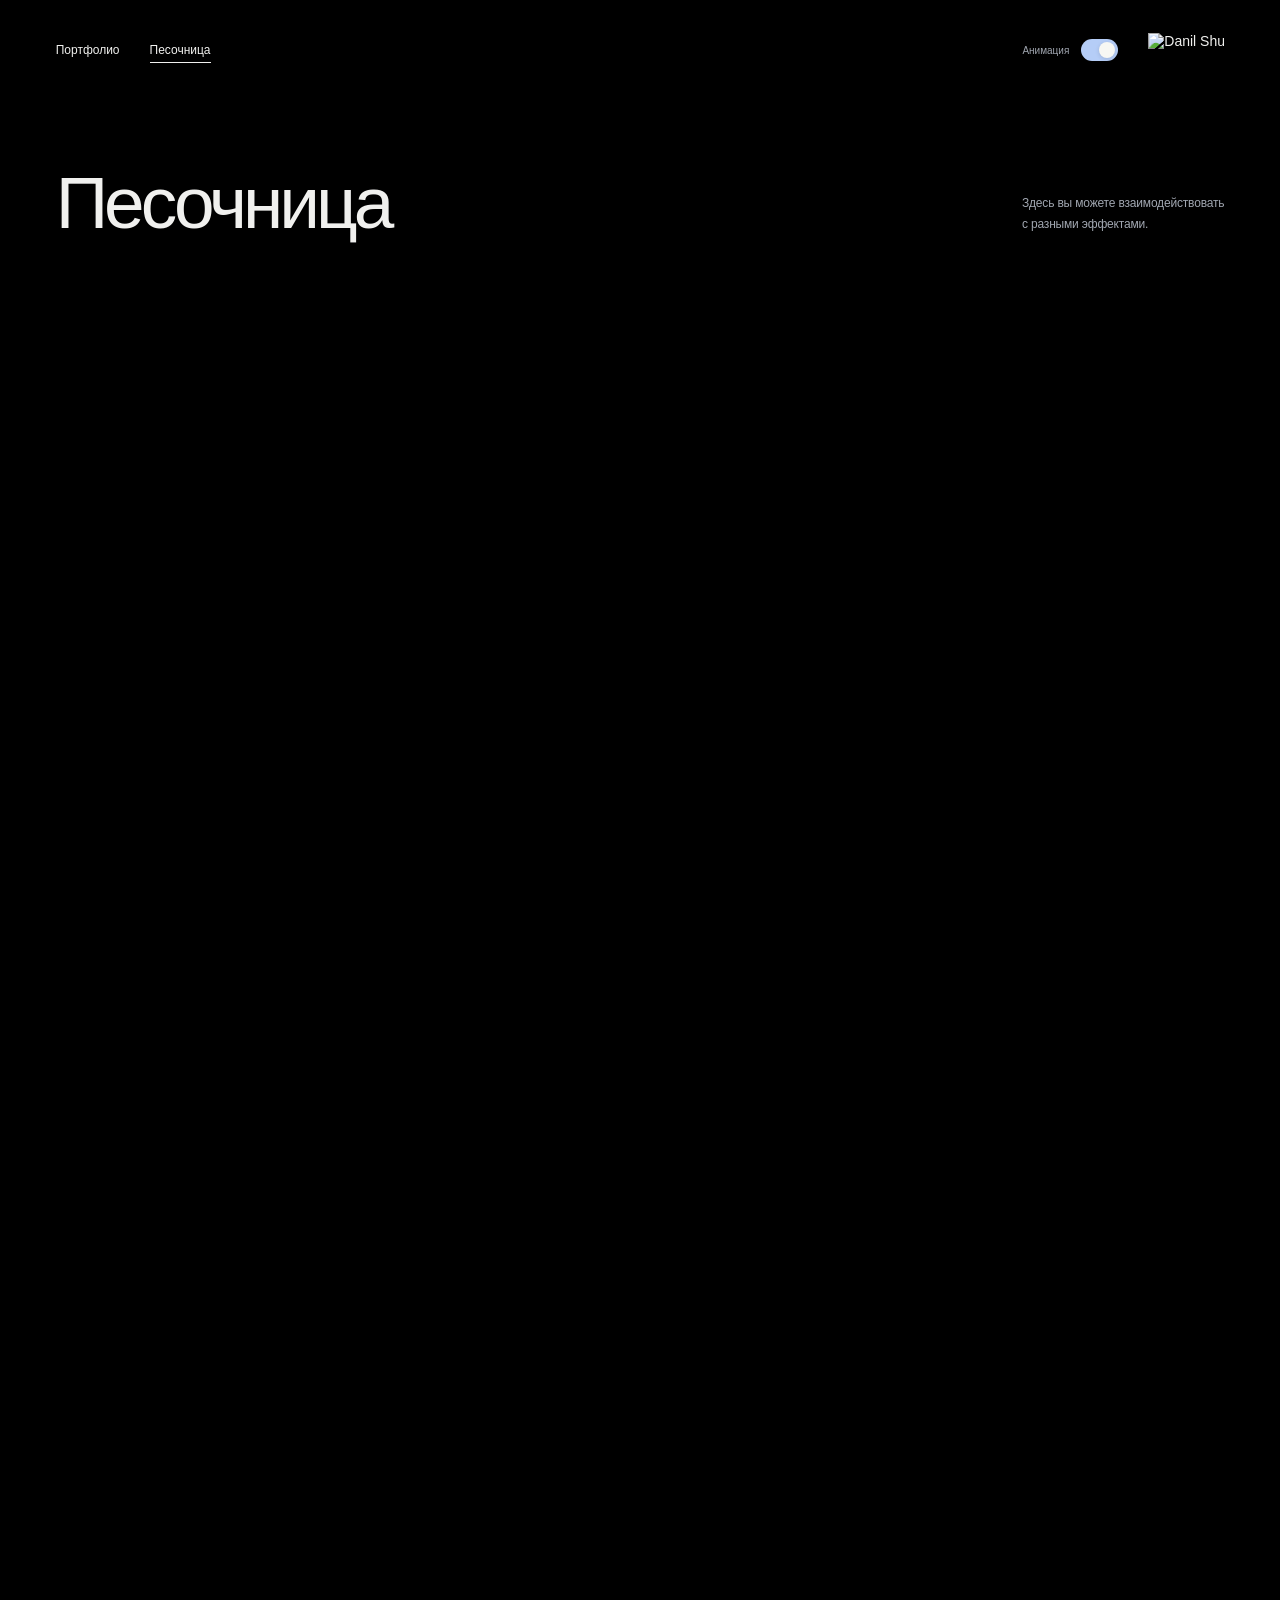
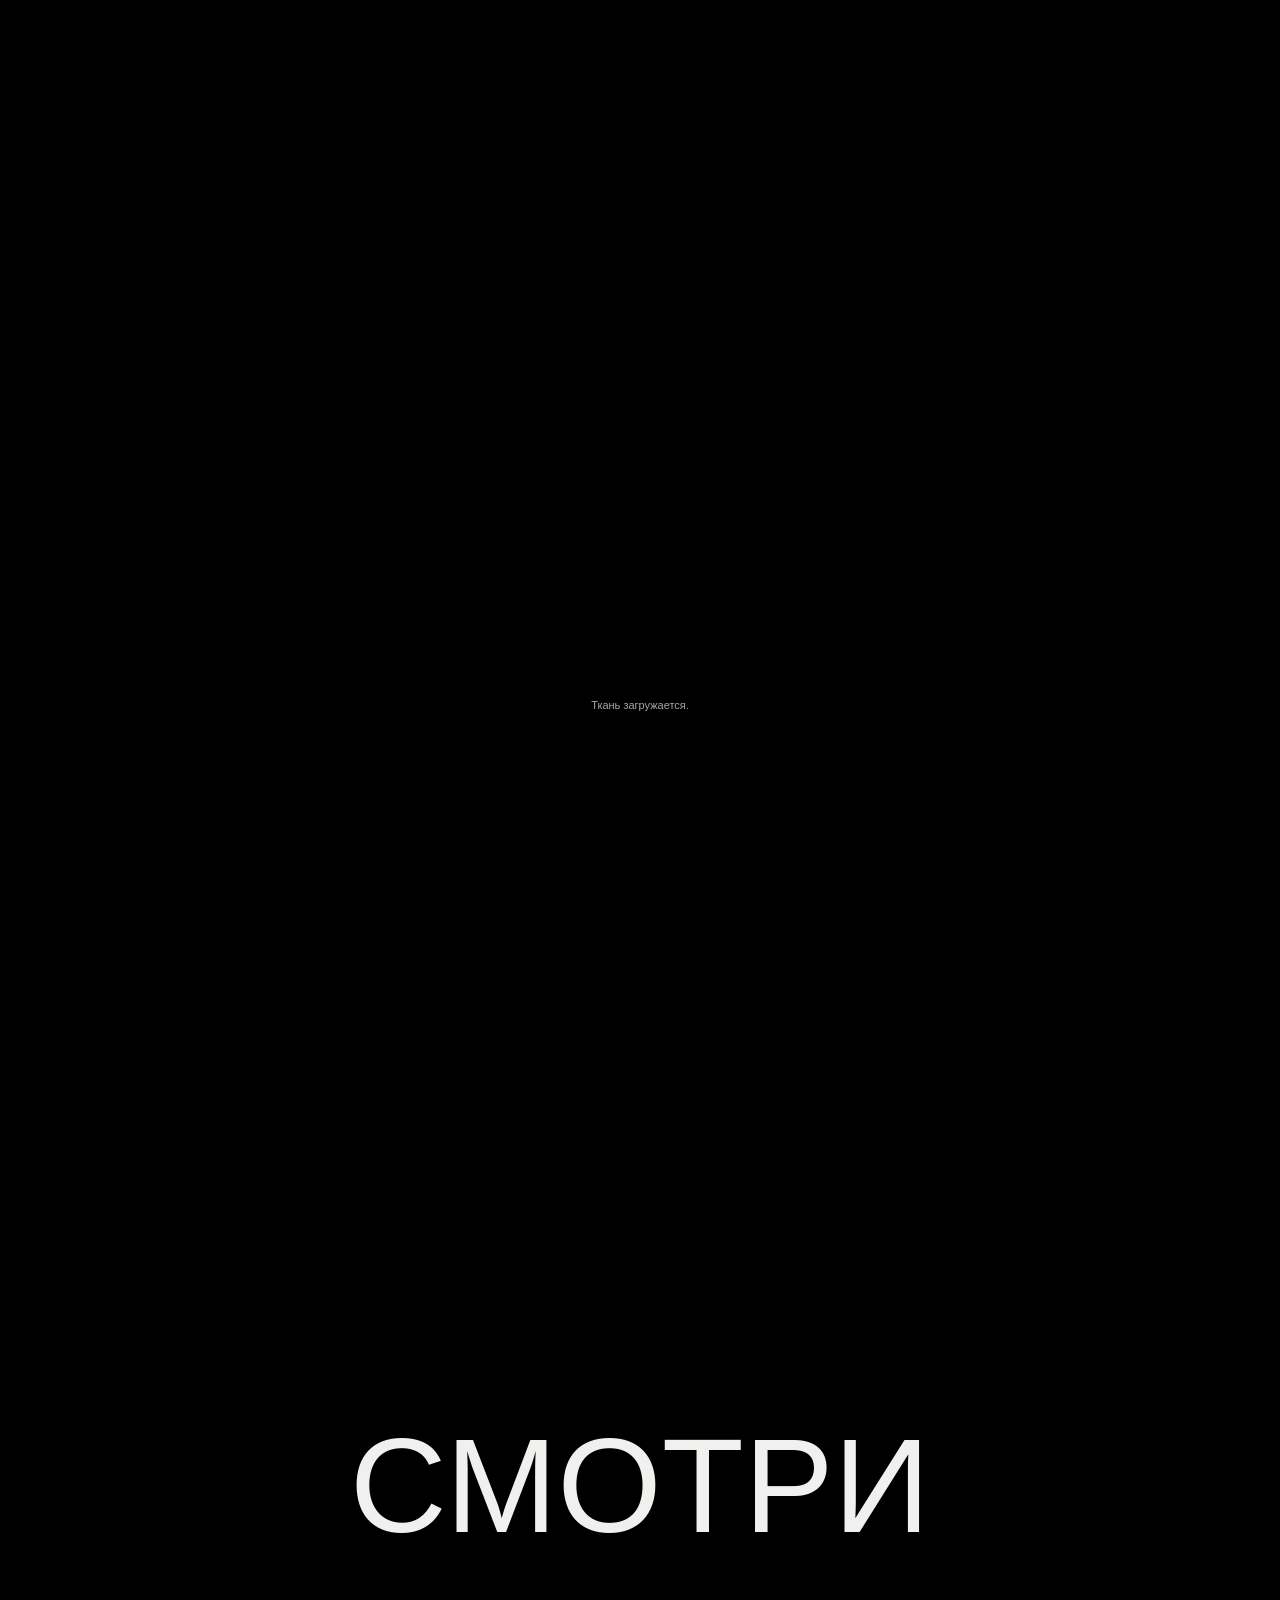
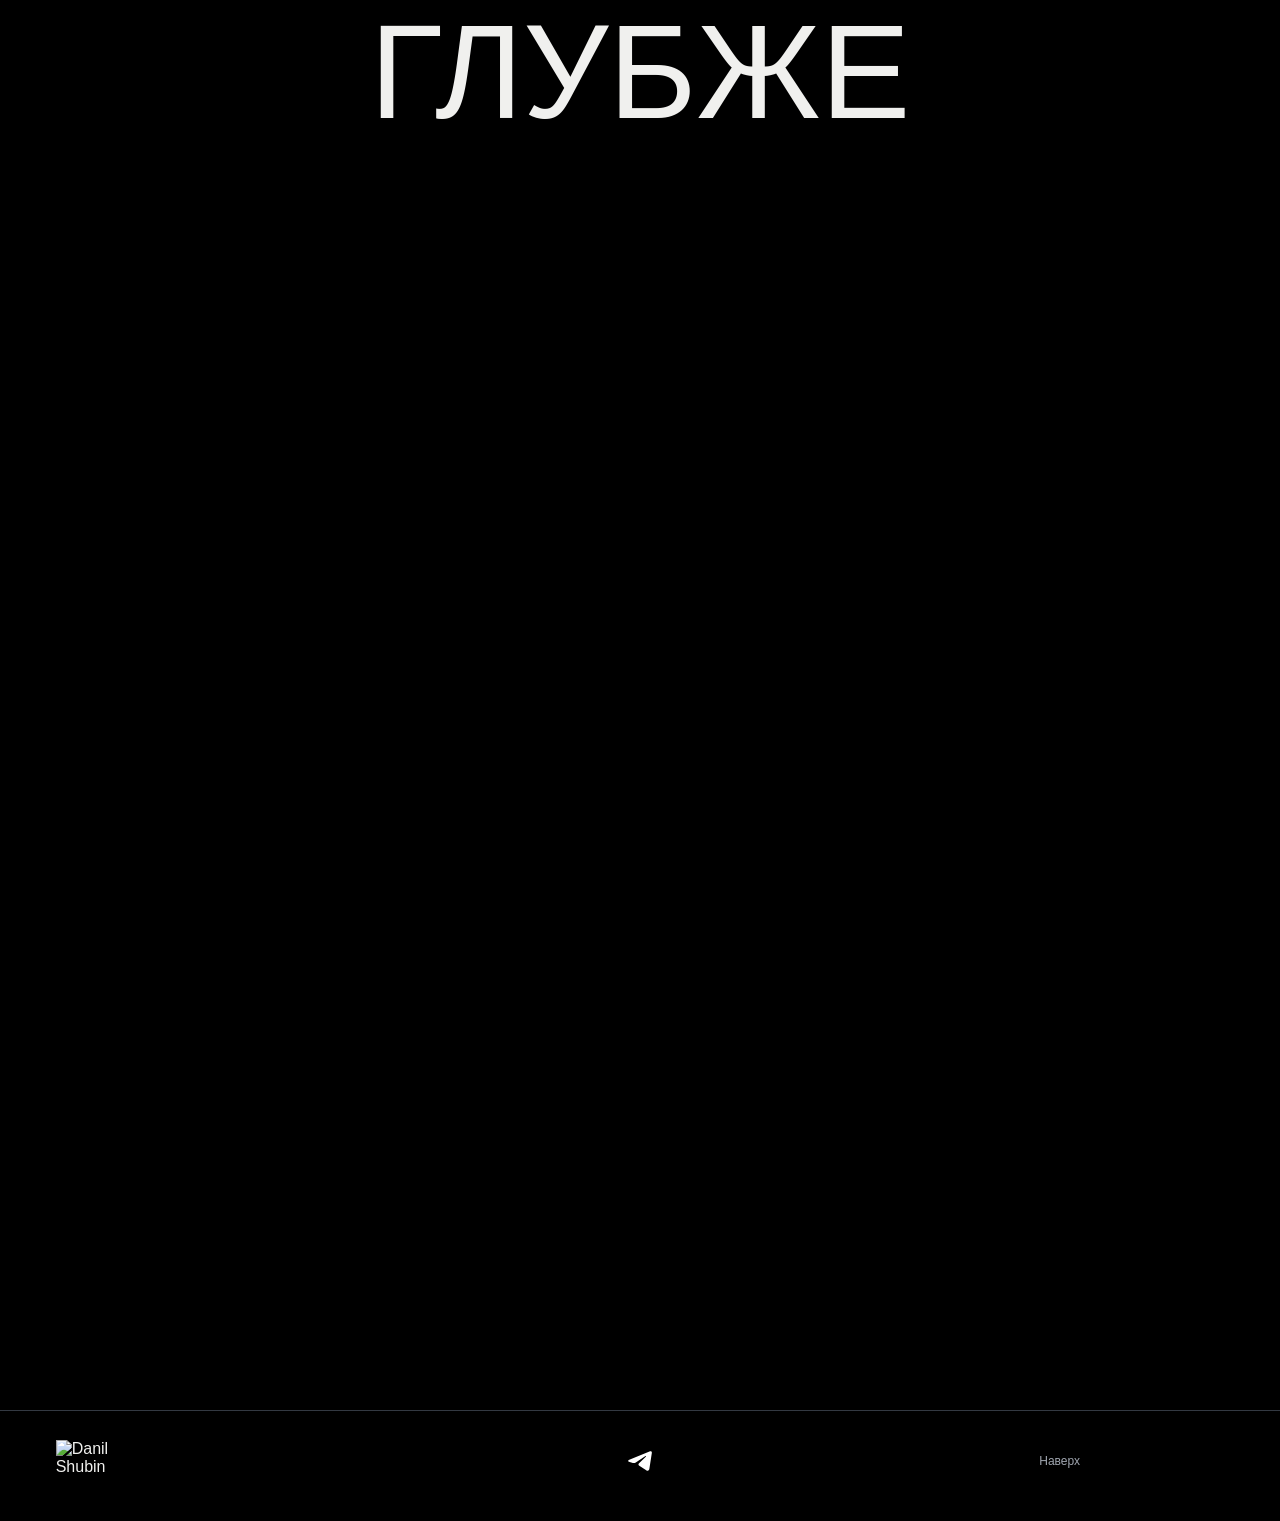
==== sandbox.html @ 627f82c2 "Publish sandbox page and optimize portfolio loading Move interactive experiments to sandbox.html. Re" ====
<!doctype html>
<html lang="ru" data-motion="on">
<head>
  <meta charset="utf-8">
  <meta name="viewport" content="width=device-width, initial-scale=1">
  <meta name="theme-color" content="#000000">
  <meta name="description" content="Песочница Данила Шубина. Интерактивные эффекты для сайтов и приложений.">
  <title>Песочница | Danil Shubin</title>
  <script>
    document.documentElement.dataset.portraitEntry = 'pending';
    setTimeout(() => {
      if (document.documentElement.dataset.portraitEntry !== 'pending') return;
      document.querySelectorAll('.assistant-avatar').forEach(avatar => {
        avatar.dataset.entry = 'fallback';
        avatar.querySelector('canvas').dataset.entry = 'fallback';
      });
      document.documentElement.removeAttribute('data-portrait-entry');
      document.dispatchEvent(new Event('portrait-entry-fallback'));
    }, 8000);
  </script>
  <link rel="icon" href="favicon.svg?v=2" type="image/svg+xml">
  <link rel="icon" href="favicon-32.png?v=2" sizes="32x32" type="image/png">
  <link rel="apple-touch-icon" href="apple-touch-icon.png">
  <link rel="preload" href="vendor/benzin-regular.woff2" as="font" type="font/woff2" crossorigin>
  <link rel="preload" href="vendor/benzin-medium.woff2" as="font" type="font/woff2" crossorigin>
  <link rel="stylesheet" href="vendor/display-fonts.css?v=2">
  <link rel="stylesheet" href="styles.css?v=8">
  <link rel="stylesheet" href="head.css?v=4">
  <link rel="stylesheet" href="misc.css?v=22">
  <script src="sandbox-scene.js?v=7" defer></script>
  <script src="vendor/motion.js" defer></script>
  <script src="app.js?v=7" defer></script>
  <script type="importmap">{"imports":{"three":"./vendor/three/build/three.module.min.js"}}</script>
  <script src="portrait-model.js?v=3" type="module"></script>
  <script src="cloth-effect.js?v=4" type="module"></script>
  <script src="lens-effect.js?v=5" type="module"></script>
  <script src="backrooms-effect.js?v=5" type="module"></script>
  <script src="assistant.js?v=21" defer></script>
</head>
<body class="portfolio-page sandbox-page" data-page="sandbox">
  <a class="skip-link" href="#main">К эффектам</a>
  <header class="header shell">
    <a class="identity" href="./" aria-label="DANIL SHUBIN, главная"><img class="identity-logo" src="media/ds-logo.png" alt="Danil Shubin" width="242" height="106"></a>
    <nav aria-label="Основная навигация"><a href="./">Портфолио</a><a href="#misc" aria-current="page">Песочница</a></nav>
    <button type="button" class="motion-toggle" aria-label="Выключить анимацию" aria-pressed="true"><span class="motion-label">Анимация</span><span class="toggle-track" aria-hidden="true"><span></span></span></button>
  </header>
  <main id="main">
    <section class="misc-section section" id="misc" aria-labelledby="misc-title">
      <div class="section-heading misc-heading shell"><h1 id="misc-title">Песочница</h1><p>Здесь вы можете взаимодействовать<br>с разными эффектами.</p></div>
      <div class="sandbox-effect" id="particle-text" data-effect="particles">
        <p class="sandbox-word" aria-hidden="true"><span>DANIL</span><span>SHUBIN</span></p>
        <canvas class="sandbox-canvas" tabindex="0" aria-label="DANIL SHUBIN из частиц. Курсор рассыпает имя. Пробел рассыпает все частицы, Escape собирает имя обратно. На телефоне нажмите «Попробовать», чтобы свободно двигать пальцем."></canvas>
        <div class="sandbox-actions shell">
          <button class="sandbox-touch" type="button" aria-pressed="false">Попробовать</button>
        </div>
      </div>
      <div class="sandbox-effect" id="kinetic" data-effect="links">
        <p class="sandbox-word" aria-hidden="true">UX/UI</p>
        <canvas class="sandbox-canvas" tabindex="0" aria-label="UX/UI из подвижных связей. Курсор двигает узлы, а они тянут соседние. Можно потянуть узел. Пробел толкает надпись, Escape возвращает её на место. Стрелки поворачивают связи. На телефоне нажмите «Попробовать», чтобы свободно двигать пальцем."></canvas>
        <div class="sandbox-actions shell">
          <button class="sandbox-touch" type="button" aria-pressed="false">Попробовать</button>
        </div>
      </div>
      <div class="sandbox-effect cloth-effect" id="metal-cloth" data-effect="cloth">
        <p class="cloth-fallback">Ткань загружается.</p>
        <canvas class="sandbox-canvas cloth-canvas" tabindex="0" aria-label="Серебристая ткань. Схватите полотно мышкой и потяните. После отпускания складки плавно успокаиваются. Пробел создает волну, стрелки толкают ткань, Escape возвращает исходную форму. На телефоне нажмите «Попробовать», чтобы тянуть ткань пальцем."></canvas>
        <div class="sandbox-actions shell"><button class="sandbox-touch" type="button" aria-pressed="false">Попробовать</button></div>
      </div>
      <div class="sandbox-effect lens-effect" id="glass-lens" data-effect="lens">
        <p class="lens-word" aria-hidden="true"><span>СМОТРИ</span><span>ГЛУБЖЕ</span></p>
        <p class="lens-status" hidden></p>
        <canvas class="sandbox-canvas lens-canvas" tabindex="0" aria-label="Стеклянная линза над надписью «СМОТРИ ГЛУБЖЕ». Двигайте мышкой или перетаскивайте линзу, чтобы увеличивать и преломлять буквы. Стрелки двигают линзу, Escape возвращает её в центр. На телефоне нажмите «Попробовать», чтобы двигать линзу пальцем."></canvas>
        <div class="sandbox-actions shell"><button class="sandbox-touch" type="button" aria-pressed="false">Попробовать</button></div>
      </div>
      <div class="sandbox-effect portal-effect" id="scene-portal" data-effect="backrooms">
        <p class="portal-status" hidden></p>
        <canvas class="sandbox-canvas portal-canvas" tabindex="0" aria-label="Портал в Backrooms с кейвменом по центру. Нажмите на портал или потяните его край, чтобы войти. WASD двигает по локации, перетаскивание поворачивает взгляд. Enter раскрывает окно, стрелки поворачивают камеру, Escape сворачивает портал и возвращает в начало. На телефоне коснитесь портала, двигайте джойстик и поворачивайте взгляд пальцем."></canvas>
        <button class="portal-joystick" type="button" aria-label="Ходьба по Backrooms. Потяните джойстик в нужную сторону. С клавиатуры используйте стрелки." hidden><svg viewBox="0 0 96 96" aria-hidden="true"><path d="m44 15 4-4 4 4m29 29 4 4-4 4M52 81l-4 4-4-4M15 52l-4-4 4-4"/></svg><span aria-hidden="true"></span></button>
        <div class="sandbox-actions shell"><button class="portal-close" type="button" hidden>Свернуть</button></div>
      </div>
    </section>
  </main>
  <footer class="footer shell">
    <a class="footer-sign" href="./" aria-label="Danil Shubin, портфолио"><img class="footer-logo" src="media/ds-logo.png" alt="Danil Shubin" width="242" height="106"></a>
    <a class="footer-telegram" href="https://t.me/melloncolie2" target="_blank" rel="noopener noreferrer" aria-label="Telegram @melloncolie2" title="Telegram @melloncolie2"><svg viewBox="187 187 826 826" width="44" height="44" aria-hidden="true" focusable="false"><circle cx="600" cy="600" r="413" fill="#000"/><path fill="#fff" transform="translate(32 -21)" d="M773 438C787 440 792 452 790 470L745 764C741 796 724 813 699 802L555 708C538 697 535 682 546 668L677 542C684 535 681 523 671 529L489 650C471 662 449 662 433 658L360 635C344 631 342 611 356 603L746 441C756 438 765 436 773 438Z"/></svg></a>
    <a href="#misc" class="back-top">Наверх</a>
  </footer>
  <aside class="portrait-assistant" aria-label="Помощник по портфолио">
    <div class="assistant-bubble" id="assistant-bubble" hidden>
      <button type="button" class="assistant-close" aria-label="Закрыть подсказку">×</button>
      <p class="assistant-text" aria-hidden="true"></p>
      <p class="assistant-live" role="status" aria-live="polite" aria-atomic="true"></p>
      <div class="assistant-choices" hidden><a href="./">Портфолио</a><button type="button" data-assistant-topic="help">Как смотреть</button></div>
      <a class="assistant-contact" href="https://t.me/melloncolie2" target="_blank" rel="noopener noreferrer" hidden>Написать в Telegram</a>
    </div>
    <button type="button" class="assistant-avatar" aria-label="Открыть помощника" aria-expanded="false" aria-controls="assistant-bubble"><img src="media/head/tripo-poster.jpg" alt="" aria-hidden="true"><canvas data-portrait aria-hidden="true"></canvas></button>
    <button type="button" class="assistant-mute" aria-label="Выключить реплики помощника">Помолчи</button>
  </aside>
</body>
</html>
---- styles.css ----
:root{--paper:#000;--ink:#f0f0ee;--muted:#a0a6b0;--blue:#b5cdf7;--line:#333942;--white:#f7f7f3;--display:Benzin,Arial,sans-serif;--gutter:clamp(22px,4.35vw,80px);--spring:cubic-bezier(.2,.8,.2,1);font-family:Benzin,Arial,sans-serif;color:var(--ink);background:var(--paper);font-synthesis:none}
*{box-sizing:border-box}
html{scroll-behavior:smooth;scroll-padding-top:28px}
body{margin:0;-webkit-font-smoothing:antialiased}
button,a{-webkit-tap-highlight-color:transparent}
button{font:inherit;color:inherit;cursor:pointer}
a{color:inherit;text-decoration:none}
img{display:block;max-width:100%;height:auto}
button{border:0}
button:focus-visible,a:focus-visible{outline:3px solid var(--blue);outline-offset:7px}
::selection{color:#0b0e13;background:var(--blue)}
.shell{width:100%;max-width:1720px;padding-inline:var(--gutter);margin-inline:auto}
.header{display:grid;grid-template-columns:1fr auto auto;align-items:center;padding-top:26px;padding-bottom:26px;gap:30px;min-height:100px}
.identity{grid-column:3;grid-row:1;justify-self:end;display:inline-flex;align-items:center;min-height:44px;white-space:nowrap;font-size:14px;font-weight:400;line-height:1.2}
.identity-logo{width:76px;height:auto;transition:filter .3s ease,transform .4s var(--spring)}
.identity:is(:hover,:focus-visible) .identity-logo,.footer-sign:is(:hover,:focus-visible) .footer-logo{filter:drop-shadow(0 0 8px #ffffff65) drop-shadow(0 0 20px #ffffff30);transform:scale(1.035)}


.header nav{grid-column:1;grid-row:1;display:flex;gap:30px;font-size:12px}
.header nav a{position:relative;padding-block:10px}
.header nav a:after{content:'';position:absolute;bottom:4px;left:0;right:0;height:1px;background:currentColor;transform:scaleX(0);transform-origin:left;transition:transform .25s ease}
.header nav a:hover:after{transform:scaleX(1)}
.header-note{font-size:13px;color:var(--muted)}
.motion-toggle{grid-column:2;grid-row:1;display:flex;align-items:center;gap:12px;min-height:44px;padding:6px 0;background:none;font-size:10px;color:var(--muted)}
.toggle-track{display:block;width:37px;height:22px;padding:3px;background:#424a58;border-radius:15px;transition:background .2s}
.toggle-track>span{display:block;width:16px;height:16px;background:var(--white);border-radius:50%;box-shadow:0 1px 4px #0002;transition:transform .25s var(--spring)}
.motion-toggle[aria-pressed="true"] .toggle-track{background:var(--blue)}
.motion-toggle[aria-pressed="true"] .toggle-track>span{transform:translateX(15px)}
.skip-link{position:fixed;top:10px;left:10px;padding:12px 20px;background:var(--ink);color:var(--paper);z-index:50;transform:translateY(-180%)}
.skip-link:focus{transform:translateY(0)}
.pill{display:inline-flex;align-items:center;justify-content:center;gap:26px;min-height:53px;padding:13px 23px;border-radius:40px;font-size:14px;font-weight:500;line-height:1.3;position:relative;isolation:isolate;white-space:nowrap}
.primary{background:var(--blue);color:#0b0e13}
.secondary{background:transparent;border:1px solid #626b79}
.button-mark{font-weight:400;font-size:23px;line-height:1;transition:transform .35s var(--spring)}
.pill:hover .button-mark{transform:rotate(90deg)}
.section{padding-top:100px}
.section-heading{display:flex;justify-content:space-between;align-items:flex-end;gap:30px;margin-bottom:38px}
.section-heading h2{position:relative;font-family:var(--display);font-size:clamp(42px,5.7vw,86px);line-height:1.07;letter-spacing:-.055em;font-weight:400;margin:0}
.section-heading>p{font-size:15px;line-height:1.4;margin:0 0 5px;max-width:270px;color:var(--muted);letter-spacing:-.015em}
.website-work{display:block}
.website-grid{display:grid;grid-template-columns:repeat(2,minmax(0,1fr));gap:58px 28px}
.website-grid .website-work{min-width:0}
.website-grid .website-canvas{height:auto;aspect-ratio:16/9;background:#101010;border-radius:4px;transform-style:preserve-3d;box-shadow:0 0 0 1px #ffffff10}
.website-grid .website-arrangement{width:100%;height:100%}
.website-shot{width:100%;height:100%;object-fit:cover}
.website-grid .work-caption{align-items:flex-start;margin-top:19px}
.website-grid .work-caption h3{font-size:clamp(17px,1.55vw,24px);line-height:1.3;letter-spacing:-.04em}
.website-grid .work-caption p{line-height:1.6}
.work-arrow{font-size:24px;transition:transform .35s var(--spring)}
.website-work:is(:hover,:focus-visible) .work-arrow{transform:translate(3px,-3px)}
.website-canvas{height:clamp(350px,43vw,640px);background:#151b23;position:relative;display:flex;align-items:center;justify-content:center;overflow:hidden;border-radius:5px;perspective:1600px}
.website-desktop{width:73%;margin-right:5%;border-radius:5px;overflow:hidden;box-shadow:0 28px 55px -18px #45485938;transform:rotate(-3deg);transition:transform .6s var(--spring)}
.website-desktop img{width:100%}
.website-mobile{width:17%;position:absolute;right:7%;bottom:9%;border:5px solid #07090d;border-radius:20px;background:#07090d;overflow:hidden;box-shadow:0 18px 40px -14px #13151c40;transform:rotate(7deg);transition:transform .6s var(--spring)}
.website-mobile img{width:100%}
.website-work:hover .website-desktop{transform:rotate(-1deg) scale(1.025)}
.website-work:hover .website-mobile{transform:rotate(3deg) translateY(-9px)}
.work-caption{display:flex;align-items:center;justify-content:space-between;gap:16px;margin-top:23px}
.work-caption h3{font-size:24px;letter-spacing:-.045em;font-weight:500;margin:0 0 5px}
.work-caption p{font-size:13px;color:var(--muted);margin:0}
.work-type{font-size:12px;white-space:nowrap;color:var(--muted);border:1px solid var(--line);padding:8px 13px;border-radius:20px}
.cards-section{padding-top:132px}
.cards-section .section-heading{margin-bottom:34px}

.filter-bar{display:flex;justify-content:space-between;align-items:center;gap:20px;padding-block:15px 30px}
.filters{position:relative;display:flex;align-items:center;flex-wrap:wrap;gap:6px}
.filter{background:transparent;font-size:13px;padding:12px 16px;border-radius:25px;position:relative;z-index:1;transition:color .2s;display:flex;align-items:center;gap:10px}

.filter.active{color:#0b0e13}

.filter-indicator{position:absolute;left:0;top:0;height:40px;width:70px;background:var(--ink);border-radius:28px;pointer-events:none}
.filter:not(.active):hover{color:var(--blue)}
.gallery-status{font-size:12px;color:var(--muted);white-space:nowrap;text-align:right;margin:0}
.card-grid{display:grid;grid-template-columns:repeat(3,minmax(0,1fr));gap:42px 25px;align-items:start;position:relative;min-height:250px}
.product-work{min-width:0;position:relative}
.card-button{background:none;padding:0;display:block;width:100%;text-align:left;position:relative;perspective:1000px;border-radius:4px}
.card-surface{position:relative;border-radius:4px;transform-style:preserve-3d;will-change:transform;box-shadow:0 0 0 transparent}
.card-image{width:100%;height:auto;border-radius:4px;background:#202833}
.card-open{position:absolute;right:17px;bottom:17px;width:41px;height:41px;border-radius:50%;display:grid;place-items:center;background:var(--white);color:#0b0e13;opacity:0;transform:translateY(7px);transition:opacity .25s,transform .4s var(--spring);box-shadow:0 3px 15px #1818180c}
.card-open:before,.card-open:after{content:'';grid-area:1/1;width:14px;height:2px;background:currentColor;border-radius:1px}
.card-open:after{transform:rotate(90deg)}
.card-button:hover .card-open,.card-button:focus-visible .card-open{opacity:1;transform:translateY(0)}
.card-meta{display:flex;justify-content:space-between;align-items:baseline;gap:10px;margin-top:14px}
.card-meta h3{font-size:16px;font-weight:500;margin:0;letter-spacing:-.035em}
.card-meta p{font-size:11px;color:var(--muted);margin:0;white-space:nowrap}
.gallery-more{display:flex;justify-content:center;margin-top:46px}
.gallery-more[hidden]{display:none}
.footer{display:grid;grid-template-columns:1fr auto 1fr;align-items:center;gap:24px;margin-top:110px;padding-top:28px;padding-bottom:38px;border-top:1px solid var(--line)}
.footer-sign{justify-self:start;display:inline-flex;align-items:center;min-height:44px}
.footer-logo{width:94px;height:auto;transition:filter .3s ease,transform .4s var(--spring)}
.footer-telegram{display:grid;place-items:center;width:44px;height:44px;border-radius:50%;background:#000;color:#fff;transition:box-shadow .3s ease}
.footer-telegram:hover{box-shadow:0 0 22px #ffffff30}
.footer-telegram svg{display:block;width:100%;height:100%}
.back-top{justify-self:end;margin-right:max(0px,calc(200px - var(--gutter)));font-size:12px;color:var(--muted);padding-block:12px}
.lightbox{border:0;background:#151a22;color:var(--ink);max-width:none;width:min(960px,calc(100vw - 40px));padding:0;border-radius:14px;max-height:calc(100dvh - 36px);overflow:auto;box-shadow:0 30px 100px #0004;overscroll-behavior:contain}
.lightbox::backdrop{background:#10131bcc;backdrop-filter:blur(8px)}
.lightbox-shell{padding:20px 28px 24px}
.lightbox-top{display:flex;align-items:center;justify-content:space-between;gap:25px;padding-bottom:16px}
.lightbox-top p{font-size:12px;color:var(--muted);margin:0 0 5px}
.lightbox-top h2{font-size:23px;line-height:1.12;letter-spacing:-.045em;margin:0;font-weight:500}
.round-button{width:44px;height:44px;padding:0;flex-shrink:0;border-radius:50%;display:grid;place-items:center;background:#303947;font-size:27px;font-weight:400;line-height:1}
.close-lightbox svg{display:block;width:18px;height:18px;fill:none;stroke:currentColor;stroke-width:2;stroke-linecap:round}
.close-lightbox:focus-visible{outline:1px solid #eee;outline-offset:3px}
.lightbox[data-pointer-focus="true"] .close-lightbox:focus{outline:none}
.lightbox-image-area{height:min(69dvh,850px);display:flex;justify-content:center;align-items:center}
.lightbox-image-area img{max-width:100%;height:100%;width:auto;object-fit:contain;border-radius:3px}
.lightbox-bottom{padding-top:20px;display:flex;align-items:center;justify-content:space-between;gap:15px;font-size:12px;color:var(--muted)}
.lightbox-bottom .pill{font-size:12px;min-height:40px;padding:10px 17px;color:var(--ink)}
body.modal-open{overflow:hidden}
.project-intro{padding-top:66px;padding-bottom:48px}
.project-type{margin:0 0 20px;font-size:14px;color:var(--muted)}
.project-intro h1{font-family:var(--display);font-size:clamp(65px,11.3vw,170px);letter-spacing:-.075em;line-height:.99;font-weight:500;margin:0;overflow-wrap:anywhere}
.project-intro h1 span{display:block;padding-left:15%}
.project-summary{display:flex;justify-content:space-between;align-items:center;gap:30px;margin-top:48px}
.project-summary>p{margin:0;font-size:20px;letter-spacing:-.04em;line-height:1.3}
.project-summary>p{max-width:660px;line-height:1.55}
.project-intro h1[data-project-name]{font-size:clamp(46px,8.4vw,130px);line-height:1.12;letter-spacing:-.06em;overflow-wrap:normal}
.project-note{margin-top:28px;font-size:12px;line-height:1.8;color:var(--muted)}
.project-note[hidden]{display:none}
.project-demo-link{padding-top:25px}
.project-demo-link .pill{max-width:100%;white-space:normal;text-align:center}
.project-cover img{width:100%;border-radius:5px}
.project-story{display:grid;grid-template-columns:1fr 1fr;gap:50px}
.project-story h2,.project-mobile-view h2{font-family:var(--display);font-size:clamp(35px,4.4vw,65px);line-height:1.05;letter-spacing:-.065em;font-weight:500;margin:0}
.project-story p{font-size:19px;line-height:1.5;letter-spacing:-.025em;margin:0 0 24px;max-width:550px}
.project-views{display:grid;grid-template-columns:1.7fr 1fr;gap:8%;padding-top:45px;align-items:start}
.project-full{border-radius:5px;overflow:hidden;box-shadow:0 14px 30px #1b1b2f12}
.project-full img{width:100%}
.project-mobile-view{position:sticky;top:35px}
.project-mobile-view h2{font-size:35px}
.project-mobile-view>p{font-size:15px;line-height:1.35;color:var(--muted);margin:16px 0 28px}
.mobile-frame{border:7px solid #07090d;border-radius:29px;overflow:hidden;width:min(100%,330px);background:#07090d}
.mobile-frame img{width:100%}
.project-return{text-align:center}
@media(max-width:1100px){.header-note{display:none}
.section{padding-top:85px}
.filter-bar{align-items:flex-start}
.gallery-status{display:none}
.filter{padding:11px 13px}
.cards-section{padding-top:100px}
}
@media(max-width:760px){.header{padding-top:19px;padding-bottom:19px;min-height:85px}
.website-grid{grid-template-columns:1fr;gap:40px}
.website-grid .work-caption{flex-direction:row;gap:20px}
.website-grid .work-caption h3{font-size:20px}
.project-intro h1[data-project-name]{font-size:clamp(31px,7.6vw,58px);overflow-wrap:anywhere}
.project-demo-link .pill{font-size:12px;gap:16px;padding-inline:17px}
.identity{font-size:12px;letter-spacing:.08em}
.identity-logo{width:64px}

.header nav{gap:22px;font-size:11px}
.section{padding-top:65px}
.section-heading{margin-bottom:27px;gap:20px}
.section-heading h2{font-size:42px}
.section-heading>p{font-size:12px;max-width:170px}
.website-canvas{height:340px}
.website-desktop{width:80%;margin-right:9%}
.website-mobile{width:22%;right:5%;bottom:12%;border-width:3px;border-radius:14px}
.work-caption{margin-top:18px}
.work-caption h3{font-size:20px}
.work-caption p{font-size:11px}
.work-type{font-size:10px;padding:7px 10px}
.cards-section{padding-top:82px}

.filter-bar{padding-top:5px;padding-bottom:25px}
.filters{gap:5px}
.filter{font-size:12px;padding:11px 14px;gap:9px}

.card-grid{grid-template-columns:repeat(2,minmax(0,1fr));gap:28px 16px}
.card-meta{display:block;margin-top:11px}
.card-meta h3{font-size:14px}
.card-meta p{font-size:10px;margin-top:4px}
.card-open{opacity:1;transform:none;width:32px;height:32px;font-size:21px;right:10px;bottom:10px}
.footer{margin-top:70px;padding-top:25px;gap:16px}
.footer-logo{width:80px}
.footer-telegram{width:40px;height:40px}
.back-top{grid-column:1/3;justify-self:start;margin-right:0;font-size:11px}
.project-intro{padding-top:35px;padding-bottom:32px}
.project-intro h1{font-family:var(--display);font-size:14.4vw}
.project-intro h1 span{padding-left:0}
.project-type{font-size:12px;margin-bottom:15px}
.project-summary{flex-wrap:wrap;gap:20px;margin-top:30px}
.project-summary>p{font-size:17px}
.project-summary>.pill{min-height:45px;font-size:12px}
.project-story{grid-template-columns:1fr;gap:24px}
.project-story h2{font-size:40px}
.project-story p{font-size:17px}
.project-views{grid-template-columns:1fr;gap:55px;padding-top:20px}
.project-mobile-view{position:static}
.project-mobile-view h2{font-size:35px}
.mobile-frame{margin:auto;max-width:300px}
.lightbox{width:calc(100vw - 20px);max-height:calc(100dvh - 20px);border-radius:10px}
.lightbox-shell{padding:16px}
.lightbox-top h2{font-size:20px}
.lightbox-image-area{height:65dvh}
.lightbox-bottom{gap:9px}
.lightbox-bottom .pill{font-size:11px;padding:10px 12px;min-height:42px}
}
@media(max-width:420px){.section-heading h2{font-size:clamp(27px,8vw,34px)}
.section-heading>p{font-size:11px;max-width:140px}
.website-canvas{height:270px}
.work-caption{align-items:flex-start;flex-direction:column;gap:10px}
.filter{padding:11px 12px}
.card-grid{gap:26px 13px}
.card-meta h3{font-size:13px}
.gallery-more{margin-top:30px}
.lightbox-bottom .pill{padding:9px 11px;font-size:10px}
.lightbox-bottom>span{font-size:10px}
.project-summary{gap:18px}
.project-summary>p{width:100%}
}
@media(max-width:760px){.header{gap:12px}
.motion-label{display:none}
.header nav{margin-left:0;gap:15px}
.motion-toggle{padding-left:3px}
}
@media(max-width:420px){.header{gap:10px}.identity-logo{width:60px}.header nav{font-size:10px;gap:12px}}
html[data-motion="off"]{scroll-behavior:auto}
html[data-motion="off"] *,html[data-motion="off"] *:before,html[data-motion="off"] *:after{transition-duration:.01ms!important;animation-duration:.01ms!important}
html[data-motion="off"] .website-work:hover .website-desktop{transform:rotate(-3deg)}
html[data-motion="off"] .website-work:hover .website-mobile{transform:rotate(7deg)}
html[data-motion="off"] .card-surface{will-change:auto}
html[data-motion="off"] .identity:is(:hover,:focus-visible) .identity-logo,html[data-motion="off"] .footer-sign:is(:hover,:focus-visible) .footer-logo{transform:none}
@media(prefers-reduced-motion:reduce){html:not([data-motion="on"]){scroll-behavior:auto}
html:not([data-motion="on"]) *,html:not([data-motion="on"]) *:before,html:not([data-motion="on"]) *:after{transition-duration:.01ms!important;animation-duration:.01ms!important}
html:not([data-motion="on"]) .website-work:hover .website-desktop{transform:rotate(-3deg)}
html:not([data-motion="on"]) .website-work:hover .website-mobile{transform:rotate(7deg)}
html:not([data-motion="on"]) .card-surface{will-change:auto}
html:not([data-motion="on"]) .identity:is(:hover,:focus-visible) .identity-logo,html:not([data-motion="on"]) .footer-sign:is(:hover,:focus-visible) .footer-logo{transform:none}
}

@media(max-width:760px){.header{gap:14px}.header nav{gap:16px;font-size:10px}}
@media(max-width:380px){.header nav{gap:12px;font-size:9px}.header{gap:10px}.identity-logo{width:65px}}

@media(max-width:380px){.portfolio-page:not(.sandbox-page) .header{grid-template-columns:1fr auto;row-gap:2px}.portfolio-page:not(.sandbox-page) .header nav{grid-column:1/-1;grid-row:2}.portfolio-page:not(.sandbox-page) .header .identity{grid-column:2;grid-row:1}.portfolio-page:not(.sandbox-page) .header .motion-toggle{grid-column:1;grid-row:1;justify-self:start}}
---- head.css ----
.portrait-assistant{position:fixed;right:max(22px,env(safe-area-inset-right));bottom:max(18px,env(safe-area-inset-bottom));z-index:18;display:flex;flex-direction:column;align-items:flex-end;gap:4px;pointer-events:none}
.portrait-assistant[hidden],.assistant-bubble[hidden],.assistant-choices[hidden],.assistant-contact[hidden]{display:none}
.assistant-avatar{position:relative;width:166px;height:208px;padding:0;border:0;background:transparent;cursor:pointer;pointer-events:auto;outline-offset:3px;opacity:var(--portrait-opacity,1);transform:translate3d(0,var(--portrait-rise,0px),0) scale(var(--portrait-scale,1));transform-origin:50% 70%}
html[data-portrait-entry="pending"][data-motion="on"] .assistant-avatar{opacity:0;pointer-events:none}
.assistant-avatar[data-entry="playing"]{will-change:transform,opacity;pointer-events:none}
.assistant-avatar[data-entry="fallback"]{animation:portrait-fallback .75s cubic-bezier(.22,1,.36,1) both}
html[data-motion="off"] .assistant-avatar{opacity:1;transform:none;animation:none;will-change:auto;pointer-events:auto}
@keyframes portrait-fallback{from{opacity:0;transform:translate3d(0,36px,0) scale(.965)}to{opacity:1;transform:translate3d(0,0,0) scale(1)}}
.assistant-avatar:focus-visible{outline:1px solid #fff}
.assistant-avatar canvas,.assistant-avatar img{position:absolute;inset:0;width:100%;height:100%;object-fit:contain}
.assistant-avatar canvas{opacity:0;transition:opacity .25s ease}
.assistant-avatar img{opacity:1;transition:opacity .25s ease}
.assistant-avatar canvas[data-ready="true"]{opacity:1}
.assistant-avatar:has(canvas[data-ready="true"]) img{opacity:0}
html[data-motion="off"] .assistant-avatar canvas,html[data-motion="off"] .assistant-avatar img{transition:none}
.assistant-bubble{position:relative;width:min(302px,calc(100vw - 32px));padding:24px 20px 18px;border:1px solid #575757;background:#000;color:#eee;pointer-events:auto;box-shadow:0 8px 26px #0009;text-align:left}
.assistant-bubble::after{content:"";position:absolute;bottom:-7px;right:78px;width:12px;height:12px;border-right:1px solid #575757;border-bottom:1px solid #575757;background:#000;transform:rotate(45deg)}
.assistant-close{position:absolute;top:3px;right:3px;padding:2px;width:26px;height:26px;border:0;background:transparent;color:#999;font-family:inherit;font-size:20px;cursor:pointer}
.assistant-close:hover,.assistant-close:focus-visible{color:#fff}
.assistant-text{min-height:60px;margin:0;font-size:12px;line-height:1.7;font-family:inherit}
.portrait-assistant[data-typing="true"] .assistant-text::after{content:"▏";color:#999}
.assistant-choices{display:flex;flex-wrap:wrap;gap:6px;margin-top:14px}
.assistant-choices :is(button,a){border:1px solid #444;padding:7px 9px;background:#000;color:#ddd;cursor:pointer;font:inherit;font-size:10px;line-height:1.3}
.assistant-choices :is(button,a):is(:hover,:focus-visible){border-color:#eee;color:#fff}
.assistant-contact{display:inline-flex;align-items:center;min-height:36px;margin-top:14px;padding:8px 10px;border:1px solid #666;font-size:10px;line-height:1.4}
.assistant-contact:hover,.assistant-contact:focus-visible{border-color:#eee;background:#ffffff0a}
.assistant-mute{pointer-events:auto;align-self:flex-end;min-height:36px;padding:8px 12px;border:1px solid #444;border-radius:22px;background:#000;color:#aaa;font:inherit;font-size:10px;line-height:1.3;transition:color .2s,border-color .2s}
.assistant-mute:hover,.assistant-mute:focus-visible{color:#eee;border-color:#aaa}
.portrait-assistant[data-muted="true"] .assistant-mute{color:#ddd}
html[data-portrait-entry="pending"][data-motion="on"] .assistant-mute,.assistant-avatar[data-entry="playing"]+.assistant-mute{opacity:0;pointer-events:none}
.assistant-live{position:absolute;width:1px;height:1px;padding:0;margin:-1px;overflow:hidden;clip:rect(0,0,0,0);white-space:nowrap;border:0}
.lightbox:has(.lightbox-assistant-slot){width:min(1180px,calc(100vw - 40px));background:#090909;border:1px solid #333}
.lightbox-content{display:grid;grid-template-columns:minmax(0,1fr) 280px;gap:24px;align-items:end}
.lightbox-assistant-slot{min-width:0;align-self:stretch;display:flex;align-items:flex-end}
.lightbox-assistant-slot .portrait-assistant{position:relative;inset:auto;width:100%;z-index:auto}
.lightbox-assistant-slot .assistant-bubble{width:100%;box-shadow:none}
.lightbox-assistant-slot .assistant-avatar{width:146px;height:182px}
.lightbox-assistant-slot .assistant-text{min-height:0}
.lightbox-assistant-slot .assistant-mute{align-self:flex-end}
@media(max-width:900px){.lightbox-assistant-slot .assistant-mute{grid-column:1/-1;grid-row:2;justify-self:end}.assistant-contact{min-height:44px}}
@media(max-width:760px){.assistant-mute{min-height:44px}}
@media(max-width:900px){.lightbox:has(.lightbox-assistant-slot){width:calc(100vw - 20px)}.lightbox-content{grid-template-columns:1fr;gap:18px}.lightbox-content .lightbox-image-area{height:58dvh}.lightbox-assistant-slot .portrait-assistant{display:grid;grid-template-columns:82px minmax(0,1fr);gap:12px;align-items:center}.lightbox-assistant-slot .assistant-avatar{width:82px;height:104px;grid-column:1;grid-row:1}.lightbox-assistant-slot .assistant-bubble{grid-column:2;grid-row:1;padding:22px 14px 14px}.lightbox-assistant-slot .assistant-bubble::after{left:-7px;right:auto;bottom:36px;transform:rotate(135deg)}.lightbox-assistant-slot .assistant-text{font-size:10px;line-height:1.8}}
@media(max-width:380px){.lightbox-assistant-slot .portrait-assistant{grid-template-columns:58px minmax(0,1fr);gap:8px}.lightbox-assistant-slot .assistant-avatar{width:58px;height:78px}.lightbox-assistant-slot .assistant-bubble{padding:22px 10px 12px}.lightbox-assistant-slot .assistant-text{font-size:10px}}
@media(max-width:760px){.portrait-assistant{right:max(12px,env(safe-area-inset-right));bottom:max(12px,env(safe-area-inset-bottom))}.assistant-avatar{width:108px;height:134px}.assistant-bubble{width:min(278px,calc(100vw - 24px));padding:22px 16px 15px}.assistant-bubble::after{right:48px}.assistant-text{font-size:11px}}

/* A separate large view for reviewing and exporting the actual mesh. */
.head-preview-page{min-height:100dvh;background:#000;color:#eee;margin:0;font-family:Benzin,Arial,sans-serif}
.head-preview-header{display:flex;align-items:center;justify-content:space-between;gap:24px;padding:24px 5vw;font-size:12px}
.head-preview-header a{color:inherit;text-decoration:none;border-bottom:1px solid #555;padding-bottom:4px}
.head-preview-stage{position:relative;width:min(82vw,570px);height:min(78vw,630px);margin:0 auto}
.head-preview-stage canvas{display:block;width:100%;height:100%;touch-action:none;cursor:grab}
.head-preview-stage canvas:active{cursor:grabbing}
.head-preview-controls{display:flex;flex-wrap:wrap;justify-content:center;gap:10px;max-width:720px;padding:15px 24px;margin:auto}
.head-preview-controls button,.head-preview-controls a{border:1px solid #555;color:#eee;background:#000;padding:12px 16px;font:inherit;font-size:12px;text-decoration:none;cursor:pointer}
.head-preview-caption{max-width:550px;margin:16px auto 40px;padding:0 24px;text-align:center;font-size:12px;line-height:1.8;color:#aaa}
.head-demo-text{min-height:54px;max-width:440px;margin:8px auto;text-align:center;padding:0 24px;font-size:13px;line-height:1.7}
---- misc.css ----
.misc-section{padding-top:100px}
.misc-heading{display:flex;align-items:flex-end;justify-content:space-between;gap:30px;margin-bottom:55px}
.misc-heading>p{font-size:12px;line-height:1.8;color:var(--muted);margin:0 0 6px}
.sandbox-page .misc-section{padding-top:clamp(38px,5vw,88px)}
.sandbox-page .misc-heading h1{font-family:var(--display);font-size:clamp(42px,5.7vw,86px);line-height:1.07;letter-spacing:-.055em;font-weight:400;margin:0}
.sandbox-page .header nav [aria-current="page"]:after{transform:scaleX(1)}
.sandbox-effect{position:relative;isolation:isolate;height:clamp(570px,70svh,760px);background:#000}
.sandbox-effect+.sandbox-effect{margin-top:clamp(100px,12vw,190px)}
.sandbox-effect[data-effect="particles"]{height:clamp(620px,78svh,880px)}
.sandbox-effect[data-effect="cloth"]{height:clamp(680px,82svh,900px)}
.sandbox-effect[data-effect="lens"]{height:clamp(620px,78svh,840px)}
.sandbox-effect[data-effect="backrooms"]{--portal-bleed:clamp(140px,20svh,190px);height:clamp(640px,80svh,860px);overflow:visible;margin-bottom:var(--portal-bleed)}
.sandbox-effect+.portal-effect{margin-top:max(clamp(100px,12vw,190px),var(--portal-bleed))}
.sandbox-canvas.portal-canvas{inset:calc(0px - var(--portal-bleed)) 0;height:calc(100% + var(--portal-bleed) + var(--portal-bleed));cursor:default;opacity:0;transition:opacity .9s}
.portal-effect[data-reveal="1.000"] .portal-canvas{mask-image:linear-gradient(to bottom,transparent,#000 3%,#000 97%,transparent)}
.portal-canvas[data-hover="edge"]{cursor:grab}
.portal-canvas[data-hover="inside"]{cursor:grab}
.portal-effect[data-ready="true"] .portal-canvas{opacity:1}
.portal-status{position:absolute;inset:0;display:grid;place-items:center;margin:0;font-size:11px;color:var(--muted);pointer-events:none}
.portal-status[hidden],.sandbox-actions .portal-close[hidden]{display:none}
.portal-joystick{display:none;position:absolute;left:clamp(24px,4vw,60px);bottom:86px;z-index:3;width:96px;height:96px;padding:0;border:1px solid #ffffff35;border-radius:50%;background:#0006;touch-action:none;-webkit-tap-highlight-color:transparent;user-select:none}
.portal-joystick svg{width:100%;height:100%;fill:none;stroke:#ffffff70;stroke-width:1.5;pointer-events:none}
.portal-joystick span{position:absolute;left:32px;top:32px;width:30px;height:30px;background:#ffffff22;border:1px solid #ffffff65;border-radius:50%;pointer-events:none;will-change:transform}
.portal-joystick:focus-visible{outline:1px solid #ffffff70;outline-offset:4px}
.portal-joystick[hidden]{display:none!important}
html[data-motion="off"] .portal-canvas{transition:none}
.sandbox-canvas.lens-canvas{cursor:none;opacity:0;transition:opacity .7s}
.lens-effect[data-ready="true"] .lens-canvas{opacity:1}
.lens-word{position:absolute;inset:0;display:flex;flex-direction:column;align-items:center;justify-content:center;gap:.28em;margin:0;font-size:clamp(45px,10.5vw,184px);font-weight:400;line-height:1.1;pointer-events:none}
.lens-effect[data-ready="true"] .lens-word{visibility:hidden}
.lens-status{position:absolute;bottom:80px;left:0;right:0;text-align:center;color:var(--muted);font-size:11px;pointer-events:none}
html[data-motion="off"] .lens-canvas{transition:none}
.cloth-canvas{cursor:default;opacity:0;transition:opacity .9s}
.cloth-effect[data-ready="true"] .cloth-canvas{opacity:1}
.cloth-canvas[data-hover="true"]{cursor:grab}
.cloth-fallback{position:absolute;inset:0;display:grid;place-items:center;margin:0;font-size:11px;color:var(--muted);pointer-events:none}
.cloth-fallback[hidden]{display:none}
html[data-motion="off"] .cloth-canvas{transition:none}
.sandbox-canvas{position:absolute;inset:0;display:block;width:100%;height:100%;touch-action:pan-y;cursor:crosshair;outline:none;-webkit-tap-highlight-color:transparent}
.sandbox-canvas:focus-visible{outline:1px solid #ffffff30;outline-offset:-12px}
.sandbox-canvas[data-dragging="true"]{cursor:grabbing}
.sandbox-word{position:absolute;inset:0;display:flex;flex-direction:column;align-items:center;justify-content:center;gap:.13em;margin:0;transform:translateY(20px);font-weight:500;font-size:clamp(60px,12vw,215px);line-height:1;pointer-events:none}
.sandbox-effect[data-ready="true"] .sandbox-word{visibility:hidden}
.sandbox-actions{position:absolute;left:0;right:0;bottom:25px;z-index:2;display:flex;gap:10px;pointer-events:none}
.sandbox-actions button{min-height:44px;padding:12px 18px;border:1px solid #ffffff35;border-radius:28px;background:#0009;color:var(--ink);font:inherit;font-size:10px;line-height:1.4;white-space:nowrap;pointer-events:auto;transition:border-color .25s,background .25s}
.sandbox-actions button:hover{border-color:#ffffff80;background:#171719}
.sandbox-actions button:disabled{opacity:.4;cursor:default}
.sandbox-actions button:focus-visible{outline:2px solid var(--blue);outline-offset:4px}
.sandbox-touch{display:none}
.sandbox-touch[aria-pressed="true"]{background:var(--ink)!important;color:#121212;border-color:var(--ink)}
.sandbox-effect[data-touch-playing="true"] .sandbox-canvas{touch-action:none}
@media(pointer:coarse){.sandbox-touch{display:block}.portal-joystick{display:block}.sandbox-canvas{cursor:default}.sandbox-canvas.lens-canvas{cursor:default}}
@media(max-width:760px){
 .misc-section{padding-top:65px}
 .sandbox-page .misc-heading h1{font-size:clamp(27px,8vw,42px)}
 .misc-heading{display:block;margin-bottom:35px}
 .misc-heading>p{margin:18px 0 0;font-size:10px;max-width:none}
 .sandbox-effect{height:clamp(450px,62svh,620px)}
 .sandbox-effect[data-effect="particles"]{height:clamp(480px,68svh,680px)}
 .sandbox-effect[data-effect="cloth"]{height:clamp(530px,72svh,740px)}
 .sandbox-effect[data-effect="lens"]{height:clamp(500px,68svh,680px)}
 .sandbox-effect[data-effect="backrooms"]{--portal-bleed:clamp(120px,20svh,180px);height:clamp(530px,72svh,720px)}
 .lens-word{font-size:clamp(40px,12vw,80px)}
 .sandbox-effect+.sandbox-effect{margin-top:110px}
 .sandbox-effect+.portal-effect{margin-top:max(110px,var(--portal-bleed))}
 .sandbox-word{font-size:clamp(56px,14vw,100px);transform:translateY(20px)}
 .sandbox-actions{bottom:20px;padding-right:125px;gap:8px}
 .sandbox-actions button{padding:12px 15px;font-size:9px}
 .sandbox-touch{display:block}
 .portal-joystick{display:block;left:20px}
}
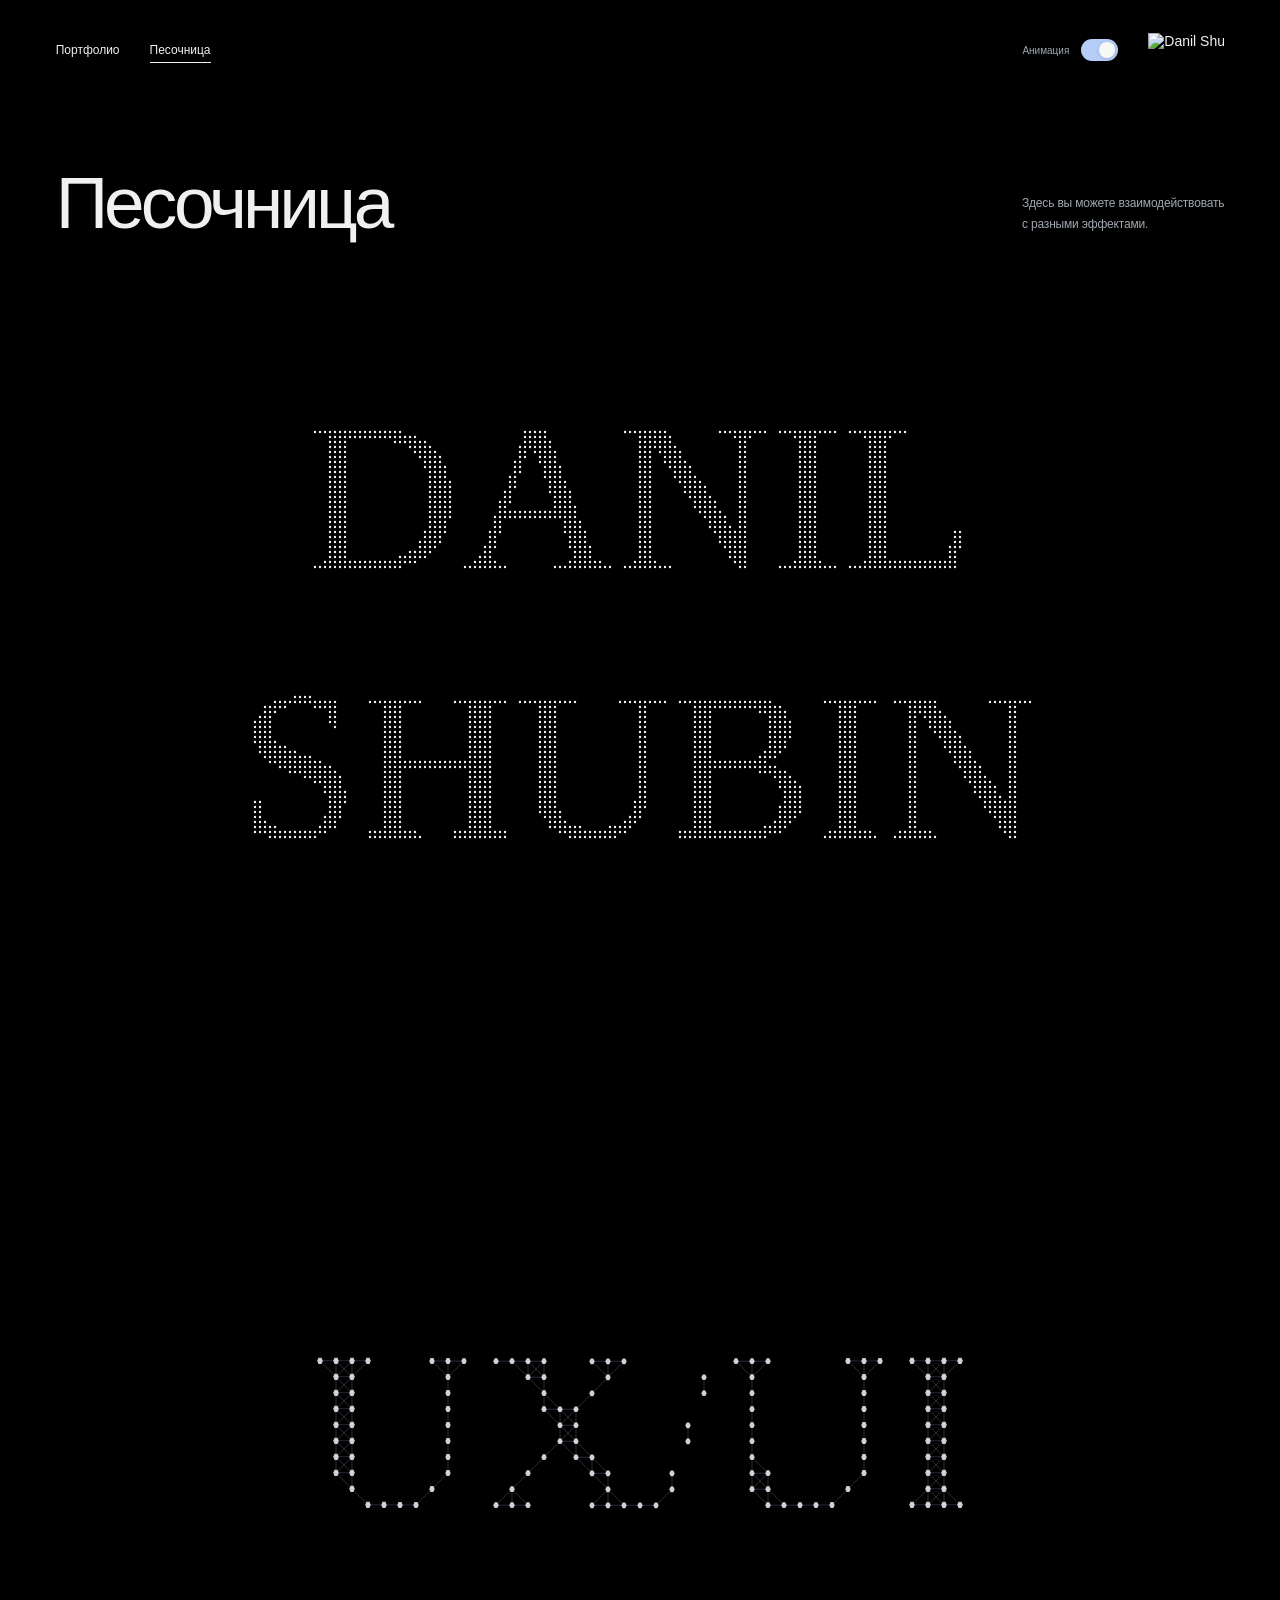
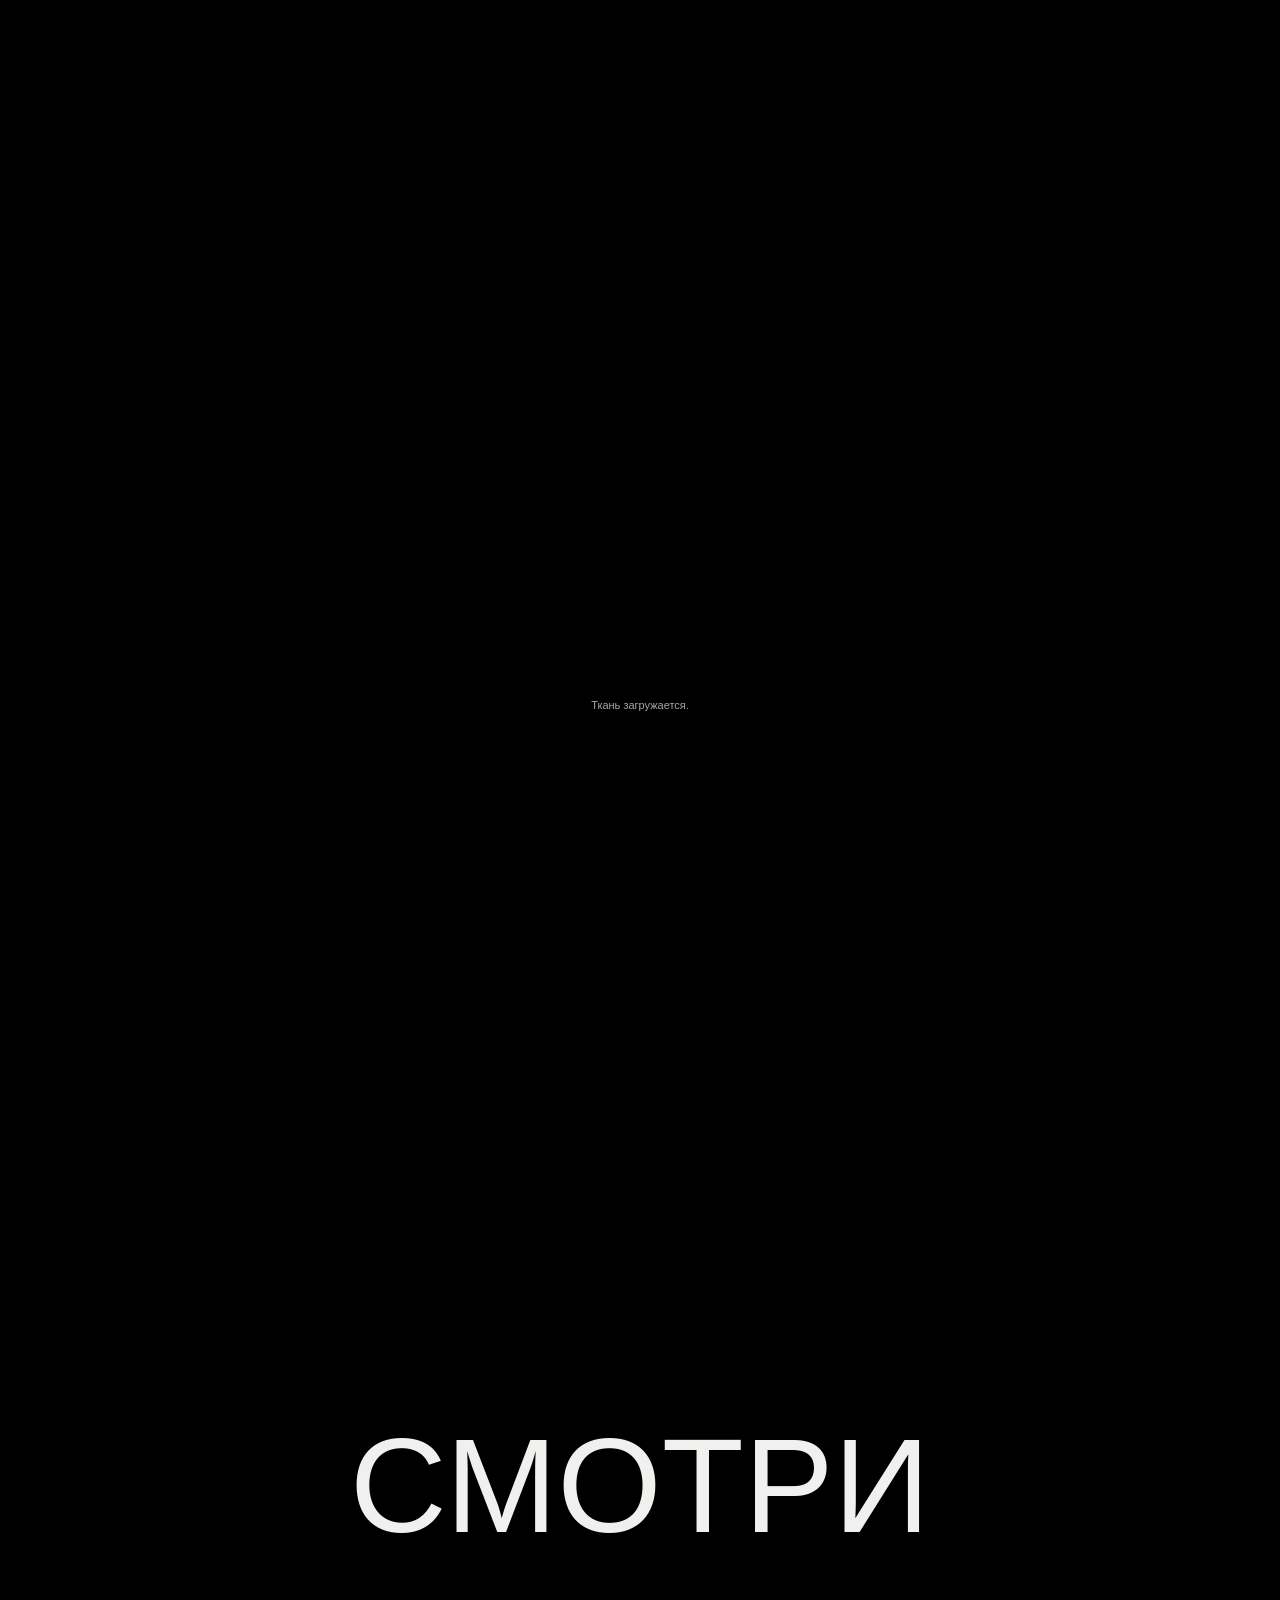
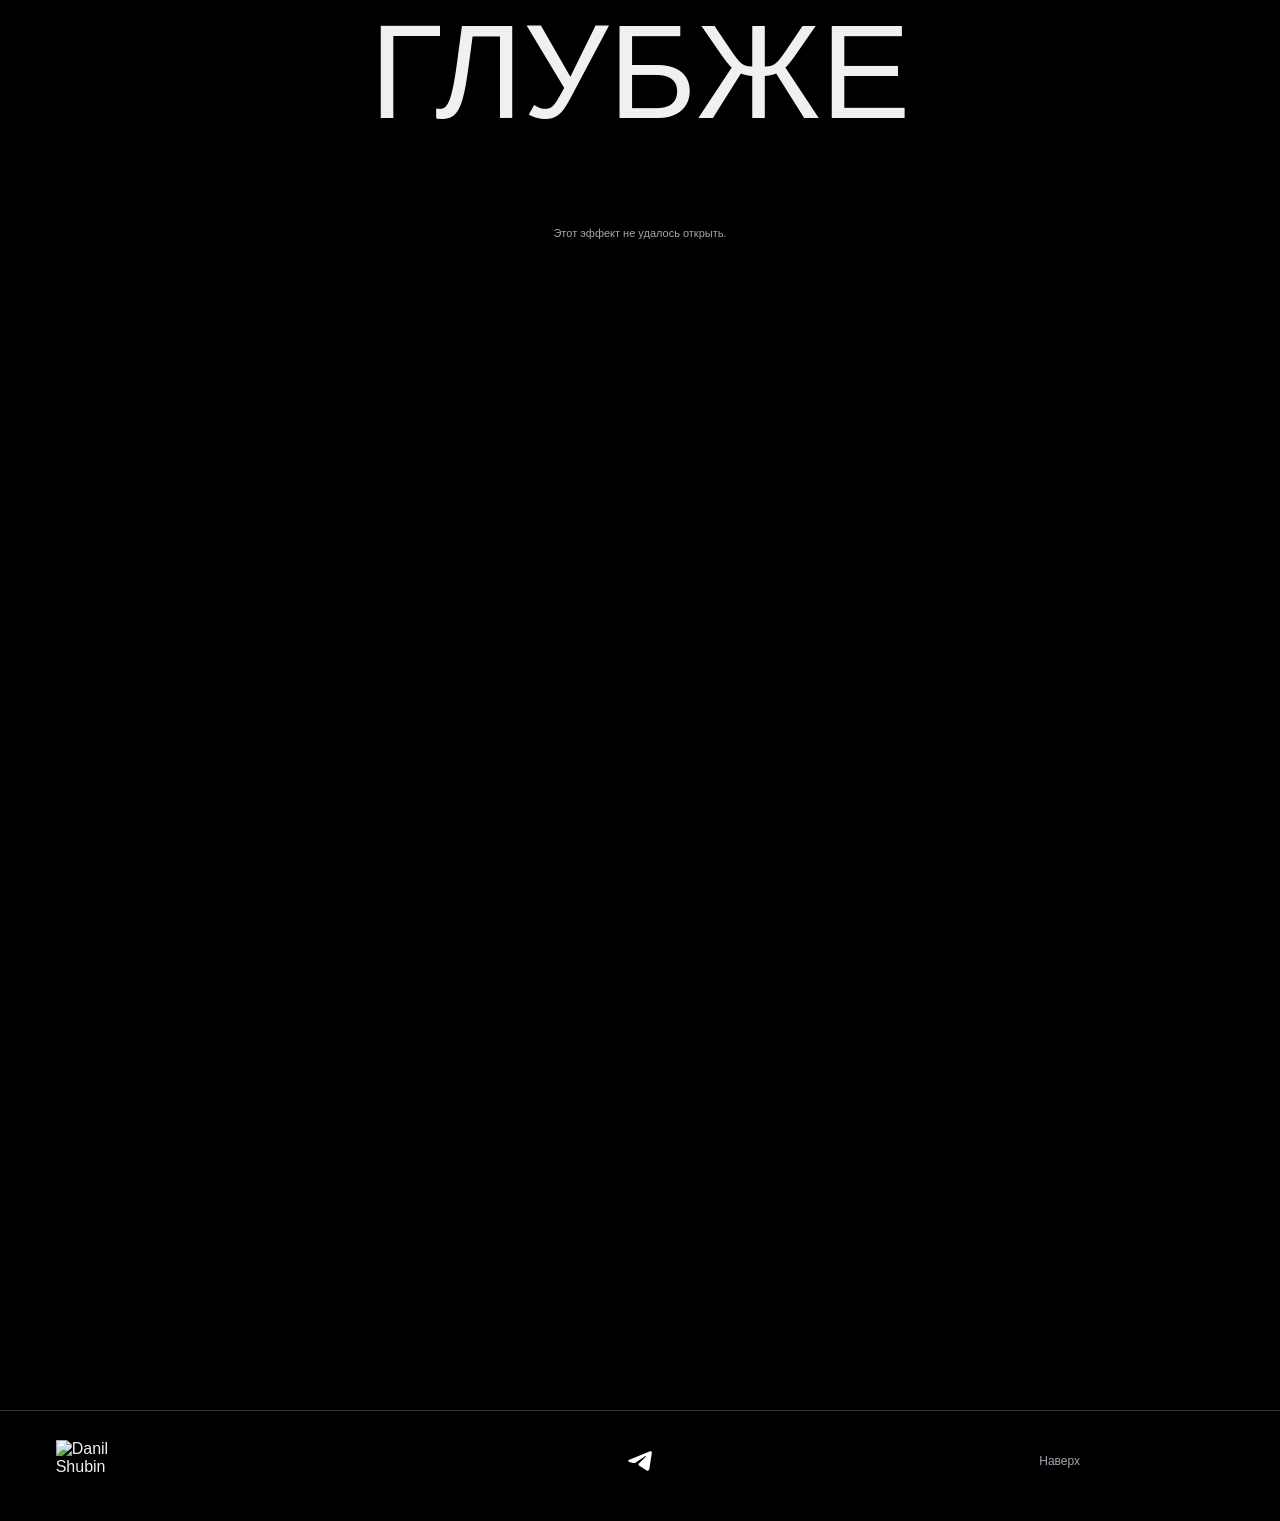
==== commit da5edebf: "Replace sandbox lens with React Bits FluidGlass Use the official FluidGlass-JS-CSS registry renderer" ====
--- a/sandbox.html
+++ b/sandbox.html
@@ -26,16 +26,17 @@
   <link rel="stylesheet" href="vendor/display-fonts.css?v=2">
   <link rel="stylesheet" href="styles.css?v=8">
   <link rel="stylesheet" href="head.css?v=4">
-  <link rel="stylesheet" href="misc.css?v=22">
+  <link rel="stylesheet" href="misc.css?v=23">
+  <link rel="stylesheet" href="vendor/fluid-glass.css?v=1">
   <script src="sandbox-scene.js?v=7" defer></script>
   <script src="vendor/motion.js" defer></script>
   <script src="app.js?v=7" defer></script>
   <script type="importmap">{"imports":{"three":"./vendor/three/build/three.module.min.js"}}</script>
   <script src="portrait-model.js?v=3" type="module"></script>
   <script src="cloth-effect.js?v=4" type="module"></script>
-  <script src="lens-effect.js?v=5" type="module"></script>
+  <script src="fluid-glass-effect.js?v=1" type="module"></script>
   <script src="backrooms-effect.js?v=5" type="module"></script>
-  <script src="assistant.js?v=21" defer></script>
+  <script src="assistant.js?v=23" defer></script>
 </head>
 <body class="portfolio-page sandbox-page" data-page="sandbox">
   <a class="skip-link" href="#main">К эффектам</a>
@@ -69,7 +70,7 @@
       <div class="sandbox-effect lens-effect" id="glass-lens" data-effect="lens">
         <p class="lens-word" aria-hidden="true"><span>СМОТРИ</span><span>ГЛУБЖЕ</span></p>
         <p class="lens-status" hidden></p>
-        <canvas class="sandbox-canvas lens-canvas" tabindex="0" aria-label="Стеклянная линза над надписью «СМОТРИ ГЛУБЖЕ». Двигайте мышкой или перетаскивайте линзу, чтобы увеличивать и преломлять буквы. Стрелки двигают линзу, Escape возвращает её в центр. На телефоне нажмите «Попробовать», чтобы двигать линзу пальцем."></canvas>
+        <div class="lens-mount" tabindex="0" role="group" aria-label="Жидкое стекло над надписью «СМОТРИ ГЛУБЖЕ». Двигайте курсором, чтобы преломлять буквы. Нажмите на стекло, чтобы изменить его форму. Стрелки двигают стекло, Enter меняет форму, Escape возвращает его на место. На телефоне нажмите «Попробовать», чтобы двигать стекло пальцем."></div>
         <div class="sandbox-actions shell"><button class="sandbox-touch" type="button" aria-pressed="false">Попробовать</button></div>
       </div>
       <div class="sandbox-effect portal-effect" id="scene-portal" data-effect="backrooms">
@@ -93,7 +94,7 @@
       <div class="assistant-choices" hidden><a href="./">Портфолио</a><button type="button" data-assistant-topic="help">Как смотреть</button></div>
       <a class="assistant-contact" href="https://t.me/melloncolie2" target="_blank" rel="noopener noreferrer" hidden>Написать в Telegram</a>
     </div>
-    <button type="button" class="assistant-avatar" aria-label="Открыть помощника" aria-expanded="false" aria-controls="assistant-bubble"><img src="media/head/tripo-poster.jpg" alt="" aria-hidden="true"><canvas data-portrait aria-hidden="true"></canvas></button>
+    <button type="button" class="assistant-avatar" aria-label="Рассказать об этом эффекте" aria-expanded="false" aria-controls="assistant-bubble"><img src="media/head/tripo-poster.jpg" alt="" aria-hidden="true"><canvas data-portrait aria-hidden="true"></canvas></button>
     <button type="button" class="assistant-mute" aria-label="Выключить реплики помощника">Помолчи</button>
   </aside>
 </body>
--- a/misc.css
+++ b/misc.css
@@ -28,6 +28,12 @@
 .lens-effect[data-ready="true"] .lens-canvas{opacity:1}
 .lens-word{position:absolute;inset:0;display:flex;flex-direction:column;align-items:center;justify-content:center;gap:.28em;margin:0;font-size:clamp(45px,10.5vw,184px);font-weight:400;line-height:1.1;pointer-events:none}
 .lens-effect[data-ready="true"] .lens-word{visibility:hidden}
+.lens-mount{position:absolute;inset:0;touch-action:pan-y;outline:none;cursor:none;-webkit-tap-highlight-color:transparent;opacity:0;transition:opacity .7s}
+.lens-effect[data-ready="true"] .lens-mount{opacity:1}
+.lens-mount:focus-visible{outline:1px solid #ffffff30;outline-offset:-12px}
+.lens-mount .fluid-glass__canvas{touch-action:pan-y}
+.lens-effect[data-touch-playing="true"] .lens-mount,.lens-effect[data-touch-playing="true"] .fluid-glass__canvas{touch-action:none}
+html[data-motion="off"] .lens-mount{transition:none}
 .lens-status{position:absolute;bottom:80px;left:0;right:0;text-align:center;color:var(--muted);font-size:11px;pointer-events:none}
 html[data-motion="off"] .lens-canvas{transition:none}
 .cloth-canvas{cursor:default;opacity:0;transition:opacity .9s}
@@ -51,6 +57,7 @@
 .sandbox-effect[data-touch-playing="true"] .sandbox-canvas{touch-action:none}
 @media(pointer:coarse){.sandbox-touch{display:block}.portal-joystick{display:block}.sandbox-canvas{cursor:default}.sandbox-canvas.lens-canvas{cursor:default}}
 @media(max-width:760px){
+ .lens-mount{cursor:default}
  .misc-section{padding-top:65px}
  .sandbox-page .misc-heading h1{font-size:clamp(27px,8vw,42px)}
  .misc-heading{display:block;margin-bottom:35px}
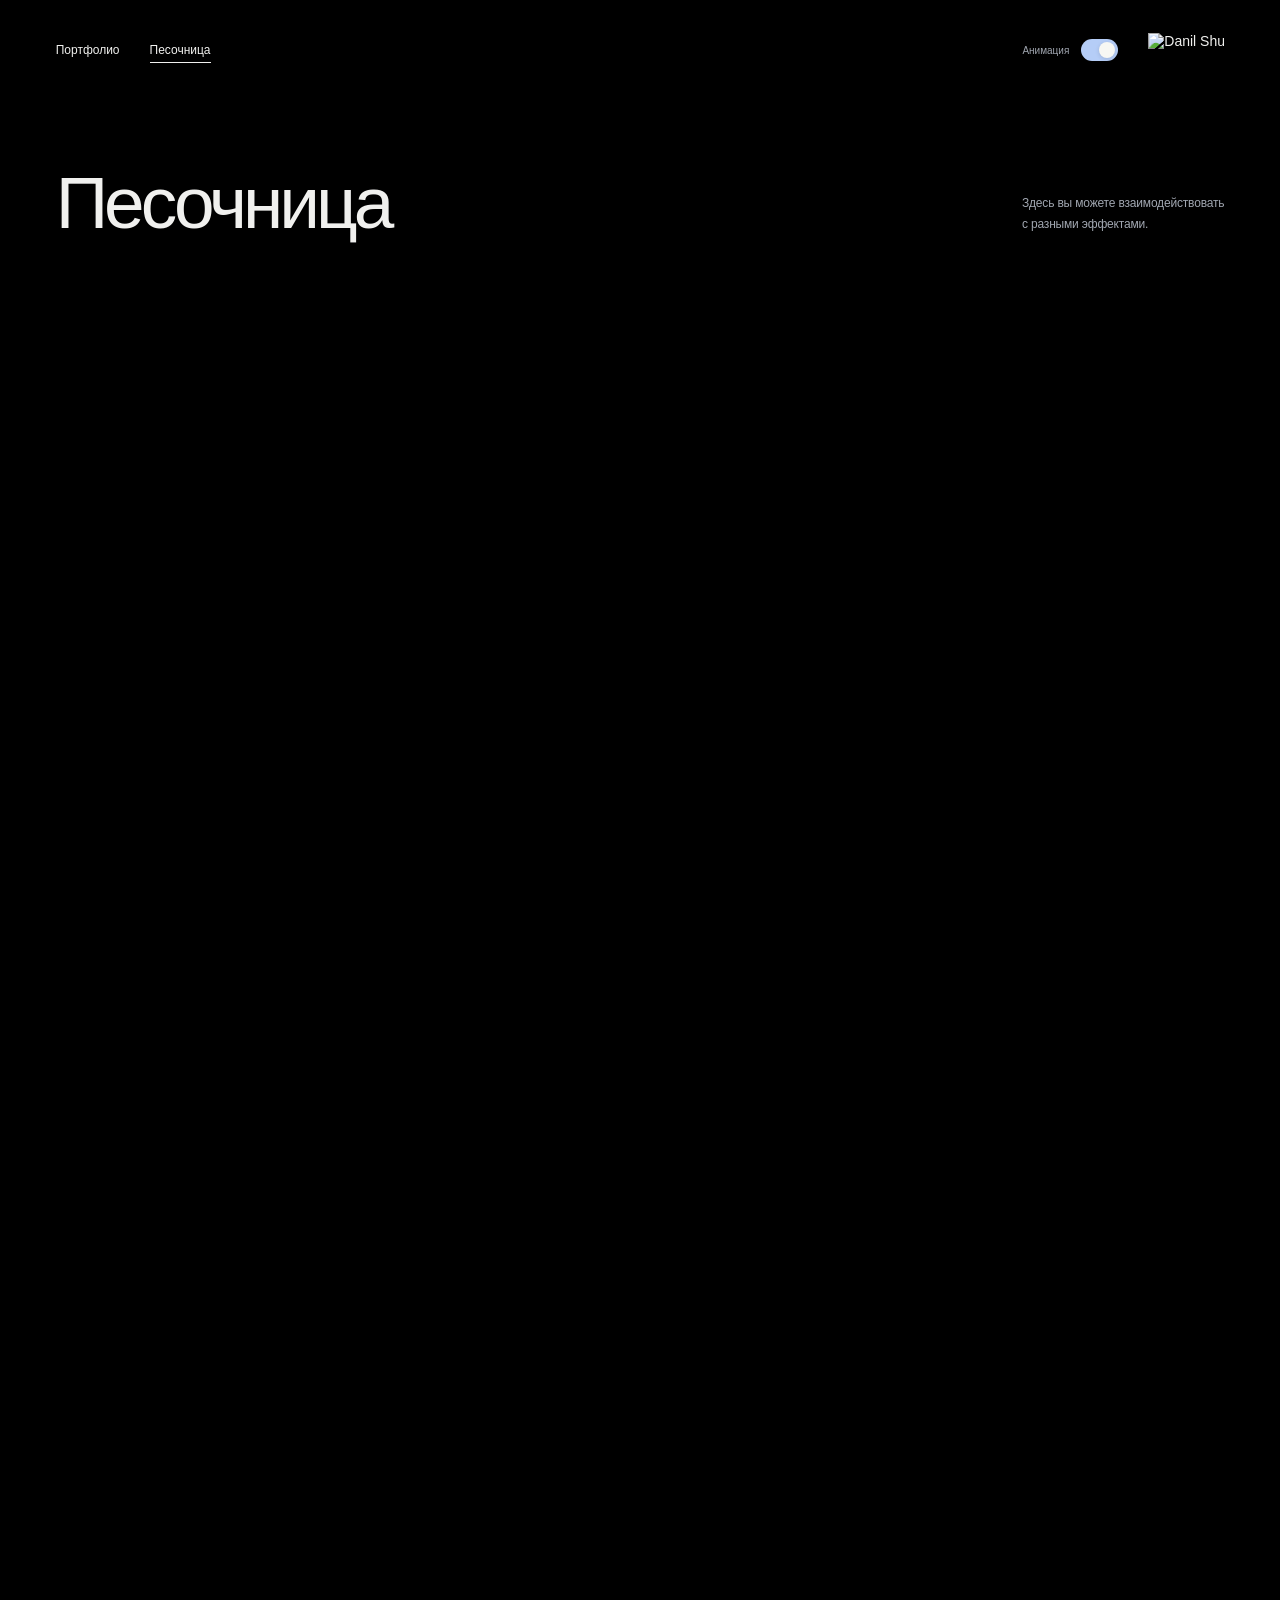
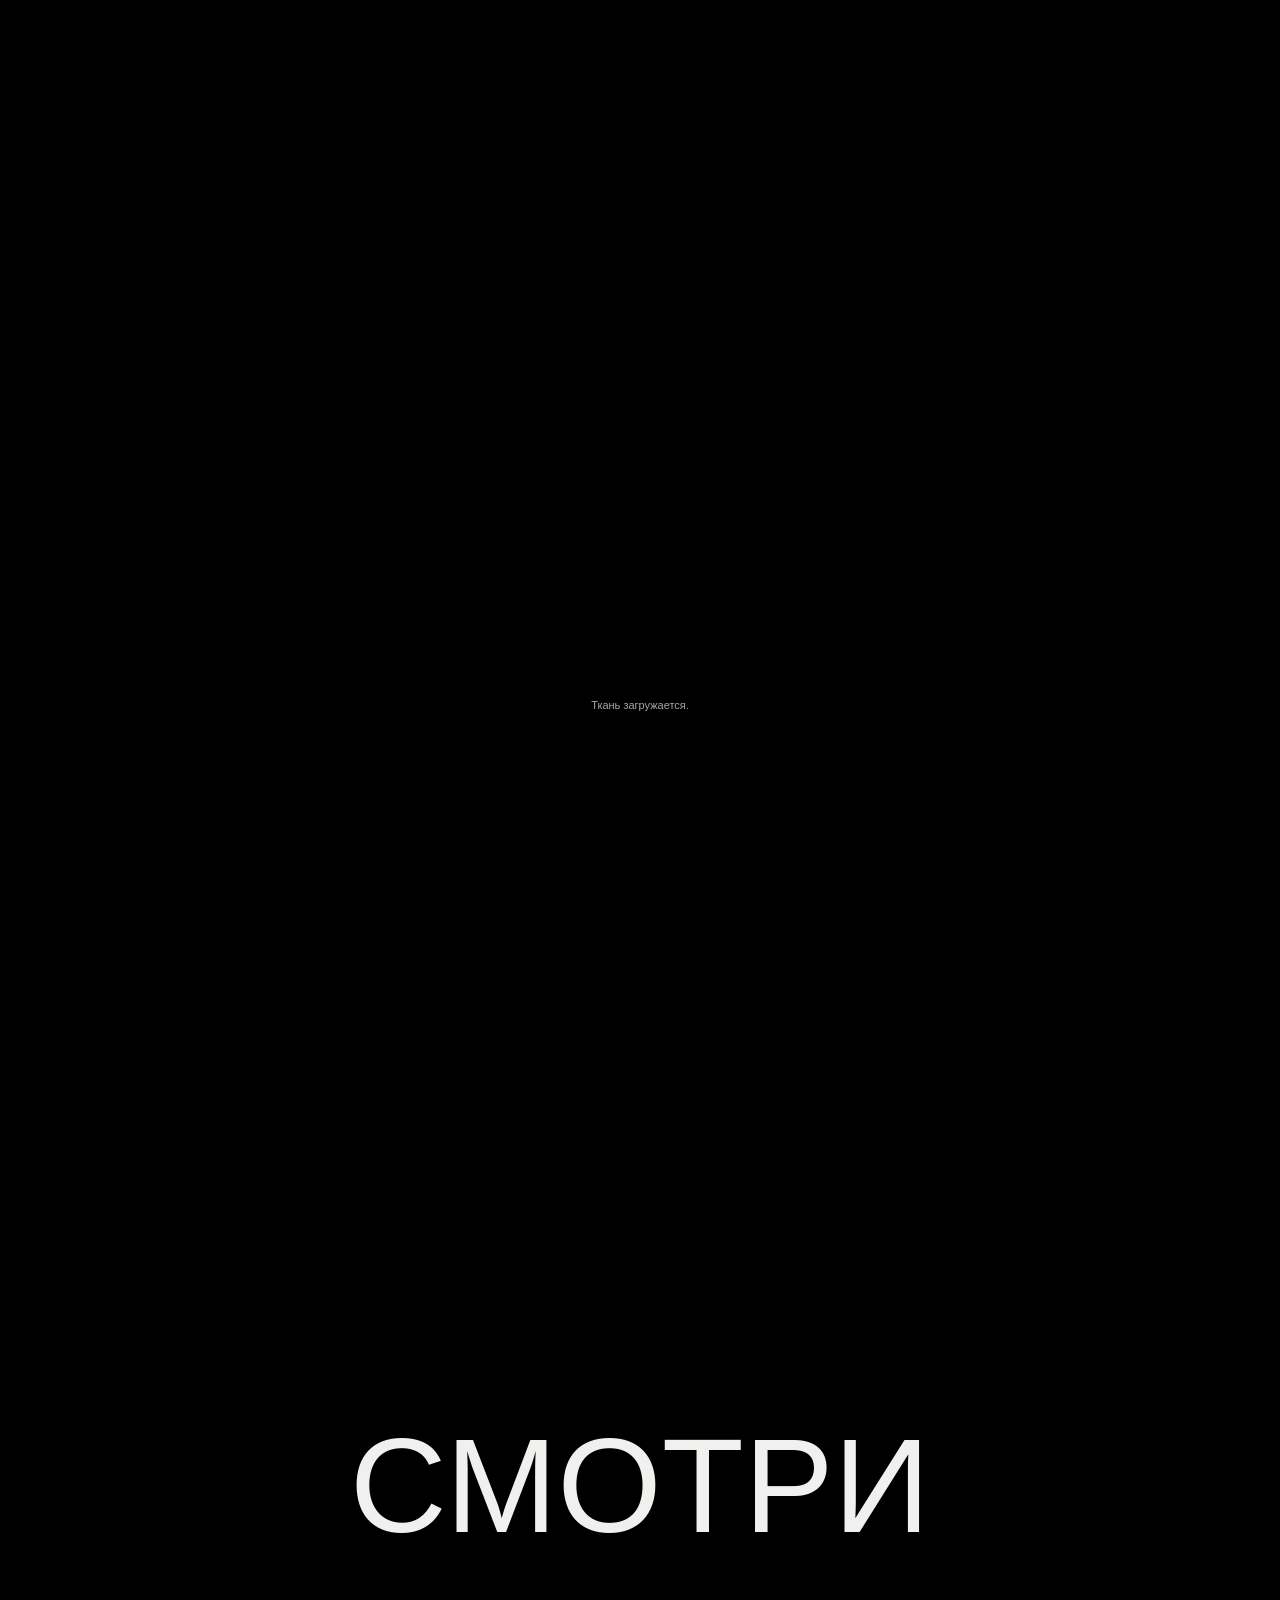
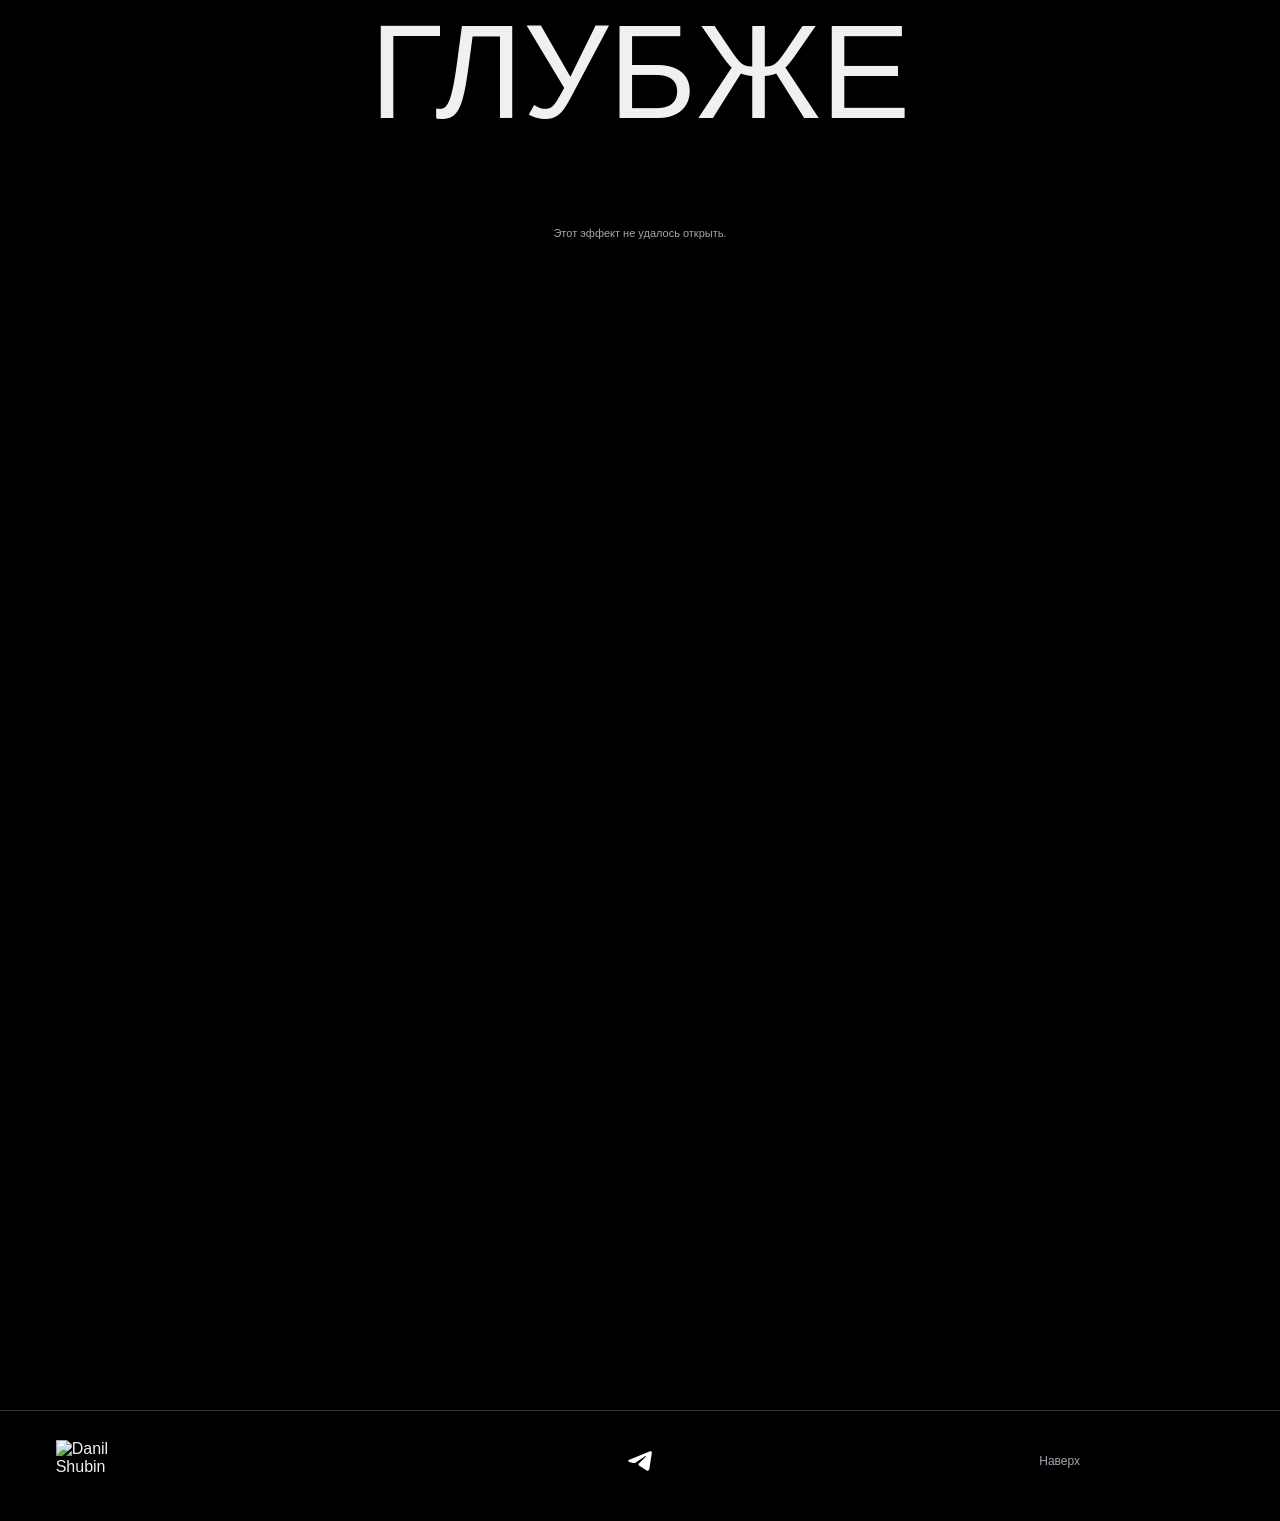
==== commit 67416333: "Add crystal shape to FluidGlass cycle Add the original diamond shape from React Bits immediately aft" ====
--- a/sandbox.html
+++ b/sandbox.html
@@ -34,7 +34,7 @@
   <script type="importmap">{"imports":{"three":"./vendor/three/build/three.module.min.js"}}</script>
   <script src="portrait-model.js?v=3" type="module"></script>
   <script src="cloth-effect.js?v=4" type="module"></script>
-  <script src="fluid-glass-effect.js?v=1" type="module"></script>
+  <script src="fluid-glass-effect.js?v=2" type="module"></script>
   <script src="backrooms-effect.js?v=5" type="module"></script>
   <script src="assistant.js?v=23" defer></script>
 </head>
